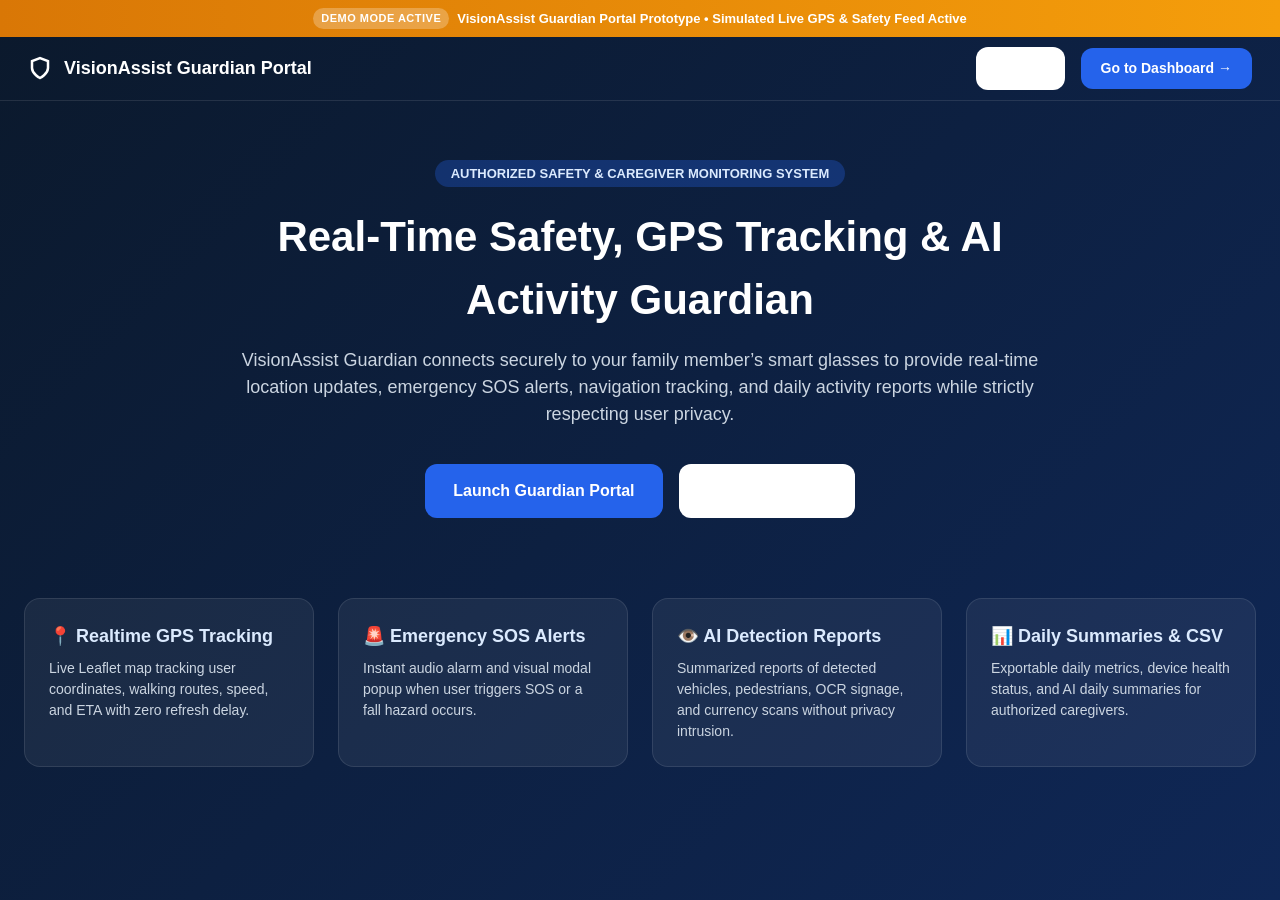
==== index.html @ 61449aec "feat: Initial commit for VisionAssist Guardian Portal application" ====
<!DOCTYPE html>
<html lang="en">
<head>
  <meta charset="UTF-8">
  <meta name="viewport" content="width=device-width, initial-scale=1.0">
  <title>VisionAssist Guardian Portal - Authorized Safety & Location Companion</title>
  <link rel="stylesheet" href="css/style.css">
  <link rel="stylesheet" href="css/components.css">
  <link rel="stylesheet" href="css/responsive.css">
</head>
<body style="background: linear-gradient(135deg, var(--primary-900), var(--primary-800)); color: var(--white);">

  <div class="demo-banner">
    <span class="demo-badge">DEMO MODE ACTIVE</span>
    <span>VisionAssist Guardian Portal Prototype • Simulated Live GPS & Safety Feed Active</span>
  </div>

  <header class="top-header" style="background: transparent; border-bottom: 1px solid rgba(255,255,255,0.1); color: white;">
    <div class="header-brand" style="color: white;">
      <svg width="24" height="24" viewBox="0 0 24 24" fill="none" stroke="currentColor" stroke-width="2.5"><path d="M12 22s8-4 8-10V5l-8-3-8 3v7c0 6 8 10 8 10z"/></svg>
      VisionAssist Guardian Portal
    </div>
    <div class="header-actions">
      <a href="login.html" class="btn btn-outline" style="color: white; border-color: rgba(255,255,255,0.3);">Sign In</a>
      <a href="dashboard.html" class="btn btn-primary">Go to Dashboard →</a>
    </div>
  </header>

  <main class="container" style="padding-top: 60px; padding-bottom: 80px;">
    <div style="max-width: 800px; margin: 0 auto; text-align: center;">
      <span style="background: rgba(37,99,235,0.3); color: var(--primary-100); padding: 6px 16px; border-radius: 20px; font-weight: 700; font-size: 13px; text-transform: uppercase;">
        Authorized Safety & Caregiver Monitoring System
      </span>
      <h1 style="font-size: 42px; font-weight: 800; margin-top: 20px; leading-height: 1.2;">
        Real-Time Safety, GPS Tracking & AI Activity Guardian
      </h1>
      <p style="font-size: 18px; color: var(--slate-300); margin-top: 16px; leading-height: 1.6;">
        VisionAssist Guardian connects securely to your family member’s smart glasses to provide real-time location updates, emergency SOS alerts, navigation tracking, and daily activity reports while strictly respecting user privacy.
      </p>

      <div style="display: flex; gap: 16px; justify-content: center; margin-top: 36px;">
        <a href="dashboard.html" class="btn btn-primary" style="padding: 14px 28px; font-size: 16px;">Launch Guardian Portal</a>
        <a href="login.html" class="btn btn-outline" style="color: white; border-color: rgba(255,255,255,0.3); padding: 14px 28px; font-size: 16px;">Guardian Login</a>
      </div>
    </div>

    <!-- Feature Grid -->
    <div style="display: grid; grid-template-columns: repeat(auto-fit, minmax(250px, 1fr)); gap: 24px; margin-top: 80px;">
      <div style="background: rgba(255,255,255,0.06); border: 1px solid rgba(255,255,255,0.1); border-radius: 16px; padding: 24px;">
        <h3 style="font-size: 18px; color: var(--primary-100);">📍 Realtime GPS Tracking</h3>
        <p style="font-size: 14px; color: var(--slate-300); margin-top: 8px;">Live Leaflet map tracking user coordinates, walking routes, speed, and ETA with zero refresh delay.</p>
      </div>

      <div style="background: rgba(255,255,255,0.06); border: 1px solid rgba(255,255,255,0.1); border-radius: 16px; padding: 24px;">
        <h3 style="font-size: 18px; color: var(--primary-100);">🚨 Emergency SOS Alerts</h3>
        <p style="font-size: 14px; color: var(--slate-300); margin-top: 8px;">Instant audio alarm and visual modal popup when user triggers SOS or a fall hazard occurs.</p>
      </div>

      <div style="background: rgba(255,255,255,0.06); border: 1px solid rgba(255,255,255,0.1); border-radius: 16px; padding: 24px;">
        <h3 style="font-size: 18px; color: var(--primary-100);">👁️ AI Detection Reports</h3>
        <p style="font-size: 14px; color: var(--slate-300); margin-top: 8px;">Summarized reports of detected vehicles, pedestrians, OCR signage, and currency scans without privacy intrusion.</p>
      </div>

      <div style="background: rgba(255,255,255,0.06); border: 1px solid rgba(255,255,255,0.1); border-radius: 16px; padding: 24px;">
        <h3 style="font-size: 18px; color: var(--primary-100);">📊 Daily Summaries & CSV</h3>
        <p style="font-size: 14px; color: var(--slate-300); margin-top: 8px;">Exportable daily metrics, device health status, and AI daily summaries for authorized caregivers.</p>
      </div>
    </div>
  </main>

</body>
</html>
---- css/style.css ----
/* VisionAssist Guardian Portal - Core CSS Design System */
:root {
  --primary-900: #0b192c;
  --primary-800: #0f2756;
  --primary-700: #1e3a8a;
  --primary-600: #2563eb;
  --primary-500: #3b82f6;
  --primary-100: #dbeafe;
  --primary-50: #eff6ff;

  --success-700: #047857;
  --success-600: #059669;
  --success-500: #10b981;
  --success-100: #d1fae5;
  --success-50: #ecfdf5;

  --warning-600: #d97706;
  --warning-500: #f59e0b;
  --warning-100: #fef3c7;
  --warning-50: #fffbeb;

  --critical-700: #b91c1c;
  --critical-600: #dc2626;
  --critical-500: #ef4444;
  --critical-100: #fee2e2;
  --critical-50: #fef2f2;

  --slate-900: #0f172a;
  --slate-800: #1e293b;
  --slate-700: #334155;
  --slate-600: #475569;
  --slate-500: #64748b;
  --slate-400: #94a3b8;
  --slate-300: #cbd5e1;
  --slate-200: #e2e8f0;
  --slate-100: #f1f5f9;
  --slate-50: #f8fafc;
  --white: #ffffff;

  --shadow-sm: 0 1px 2px 0 rgba(0, 0, 0, 0.05);
  --shadow-md: 0 4px 6px -1px rgba(0, 0, 0, 0.1), 0 2px 4px -1px rgba(0, 0, 0, 0.06);
  --shadow-lg: 0 10px 15px -3px rgba(0, 0, 0, 0.1), 0 4px 6px -2px rgba(0, 0, 0, 0.05);
  --shadow-xl: 0 20px 25px -5px rgba(0, 0, 0, 0.1), 0 10px 10px -5px rgba(0, 0, 0, 0.04);
  
  --radius-sm: 8px;
  --radius-md: 12px;
  --radius-lg: 16px;
  --radius-full: 9999px;

  --font-sans: 'Inter', -apple-system, BlinkMacSystemFont, 'Segoe UI', Roboto, sans-serif;
}

* {
  box-sizing: border-box;
  margin: 0;
  padding: 0;
}

body {
  font-family: var(--font-sans);
  background-color: var(--slate-100);
  color: var(--slate-800);
  line-height: 1.5;
  -webkit-font-smoothing: antialiased;
  min-height: 100vh;
}

a {
  color: var(--primary-600);
  text-decoration: none;
}

a:hover {
  text-decoration: underline;
}

button {
  font-family: inherit;
  cursor: pointer;
  border: none;
  background: none;
}

input, select, textarea {
  font-family: inherit;
}

.app-layout {
  display: flex;
  min-height: 100vh;
}

.main-content {
  flex: 1;
  display: flex;
  flex-direction: column;
  min-width: 0;
  background-color: var(--slate-100);
}

.container {
  padding: 24px;
  max-width: 1400px;
  margin: 0 auto;
  width: 100%;
}

.demo-banner {
  background: linear-gradient(90deg, #d97706, #f59e0b);
  color: var(--white);
  text-align: center;
  padding: 8px 16px;
  font-size: 13px;
  font-weight: 600;
  display: flex;
  align-items: center;
  justify-content: center;
  gap: 8px;
}

.demo-badge {
  background: rgba(255, 255, 255, 0.25);
  padding: 2px 8px;
  border-radius: var(--radius-full);
  font-size: 11px;
  text-transform: uppercase;
  letter-spacing: 0.5px;
}
---- css/components.css ----
/* Guardian Components: Sidebar, Header, Modals, Timeline & Alerts */

/* Header Bar */
.top-header {
  height: 64px;
  background: var(--white);
  border-bottom: 1px solid var(--slate-200);
  display: flex;
  align-items: center;
  justify-content: space-between;
  padding: 0 28px;
  position: sticky;
  top: 0;
  z-index: 100;
}

.header-brand {
  display: flex;
  align-items: center;
  gap: 12px;
  font-weight: 800;
  font-size: 18px;
  color: var(--primary-800);
}

.header-brand-badge {
  background: var(--primary-100);
  color: var(--primary-700);
  padding: 2px 8px;
  border-radius: var(--radius-sm);
  font-size: 11px;
  font-weight: 700;
}

.header-actions {
  display: flex;
  align-items: center;
  gap: 16px;
}

.guardian-user-meta {
  display: flex;
  align-items: center;
  gap: 10px;
  padding: 6px 12px;
  background: var(--slate-50);
  border-radius: var(--radius-md);
  border: 1px solid var(--slate-200);
}

.avatar-circle {
  width: 32px;
  height: 32px;
  border-radius: 50%;
  background: var(--primary-600);
  color: var(--white);
  display: flex;
  align-items: center;
  justify-content: center;
  font-weight: 700;
  font-size: 14px;
}

/* Sidebar Navigation */
.sidebar {
  width: 260px;
  background: var(--primary-900);
  color: var(--white);
  display: flex;
  flex-direction: column;
  flex-shrink: 0;
}

.sidebar-header {
  padding: 24px;
  border-bottom: 1px solid rgba(255, 255, 255, 0.1);
}

.sidebar-title {
  font-size: 18px;
  font-weight: 800;
  color: var(--white);
}

.sidebar-nav {
  padding: 16px 12px;
  display: flex;
  flex-direction: column;
  gap: 4px;
  flex: 1;
}

.nav-item {
  display: flex;
  align-items: center;
  gap: 12px;
  padding: 12px 16px;
  border-radius: var(--radius-md);
  color: var(--slate-300);
  font-size: 14px;
  font-weight: 600;
  transition: all 0.2s ease;
}

.nav-item:hover, .nav-item.active {
  background: var(--primary-600);
  color: var(--white);
}

.nav-item-icon {
  width: 18px;
  height: 18px;
}

.sidebar-footer {
  padding: 16px 20px;
  border-top: 1px solid rgba(255, 255, 255, 0.1);
}

/* Emergency SOS Modal Banner */
.sos-banner {
  position: fixed;
  top: 0;
  left: 0;
  right: 0;
  bottom: 0;
  background: rgba(185, 28, 28, 0.85);
  backdrop-filter: blur(6px);
  z-index: 9999;
  display: flex;
  align-items: center;
  justify-content: center;
  padding: 20px;
}

.sos-modal {
  background: var(--white);
  border-radius: var(--radius-lg);
  width: 100%;
  max-width: 520px;
  padding: 32px;
  text-align: center;
  box-shadow: var(--shadow-xl);
  border: 4px solid var(--critical-600);
  animation: bounceIn 0.3s ease;
}

@keyframes bounceIn {
  0% { transform: scale(0.8); opacity: 0; }
  100% { transform: scale(1); opacity: 1; }
}

.sos-icon {
  width: 64px;
  height: 64px;
  margin: 0 auto 16px;
  background: var(--critical-100);
  color: var(--critical-600);
  border-radius: 50%;
  display: flex;
  align-items: center;
  justify-content: center;
  animation: pulse 1s infinite;
}

.sos-title {
  font-size: 24px;
  font-weight: 800;
  color: var(--critical-700);
}

.sos-actions {
  display: flex;
  gap: 12px;
  margin-top: 24px;
}

.btn {
  padding: 10px 20px;
  border-radius: var(--radius-md);
  font-weight: 700;
  font-size: 14px;
  display: inline-flex;
  align-items: center;
  justify-content: center;
  gap: 8px;
  transition: all 0.2s ease;
}

.btn-primary {
  background: var(--primary-600);
  color: var(--white);
}

.btn-primary:hover {
  background: var(--primary-700);
}

.btn-critical {
  background: var(--critical-600);
  color: var(--white);
}

.btn-critical:hover {
  background: var(--critical-700);
}

.btn-outline {
  border: 1px solid var(--slate-300);
  color: var(--slate-700);
  background: var(--white);
}

.btn-outline:hover {
  background: var(--slate-100);
}

/* Timeline & Event Logs */
.timeline {
  display: flex;
  flex-direction: column;
  gap: 16px;
  position: relative;
  padding-left: 24px;
}

.timeline::before {
  content: '';
  position: absolute;
  left: 8px;
  top: 6px;
  bottom: 6px;
  width: 2px;
  background: var(--slate-200);
}

.timeline-item {
  position: relative;
  background: var(--white);
  padding: 14px 18px;
  border-radius: var(--radius-md);
  border: 1px solid var(--slate-200);
}

.timeline-dot {
  position: absolute;
  left: -20px;
  top: 18px;
  width: 10px;
  height: 10px;
  border-radius: 50%;
  background: var(--primary-600);
  border: 2px solid var(--white);
}

.timeline-time {
  font-size: 11px;
  font-weight: 700;
  color: var(--slate-400);
}

.timeline-desc {
  font-size: 13px;
  font-weight: 600;
  color: var(--slate-800);
  margin-top: 2px;
}
---- css/responsive.css ----
/* Guardian Responsive Layout Breakdown */

@media (max-width: 1024px) {
  .col-8, .col-6, .col-4, .col-3 {
    grid-column: span 12;
  }

  .sidebar {
    width: 220px;
  }
}

@media (max-width: 768px) {
  .app-layout {
    flex-direction: column;
  }

  .sidebar {
    width: 100%;
  }

  .sidebar-nav {
    flex-direction: row;
    overflow-x: auto;
    padding: 8px 12px;
  }

  .nav-item {
    padding: 8px 12px;
    font-size: 13px;
    white-space: nowrap;
  }

  .top-header {
    padding: 0 16px;
  }

  .container {
    padding: 16px;
  }

  .dashboard-grid {
    grid-template-columns: 1fr;
  }

  .sos-modal {
    padding: 20px;
  }

  .sos-actions {
    flex-direction: column;
  }
}
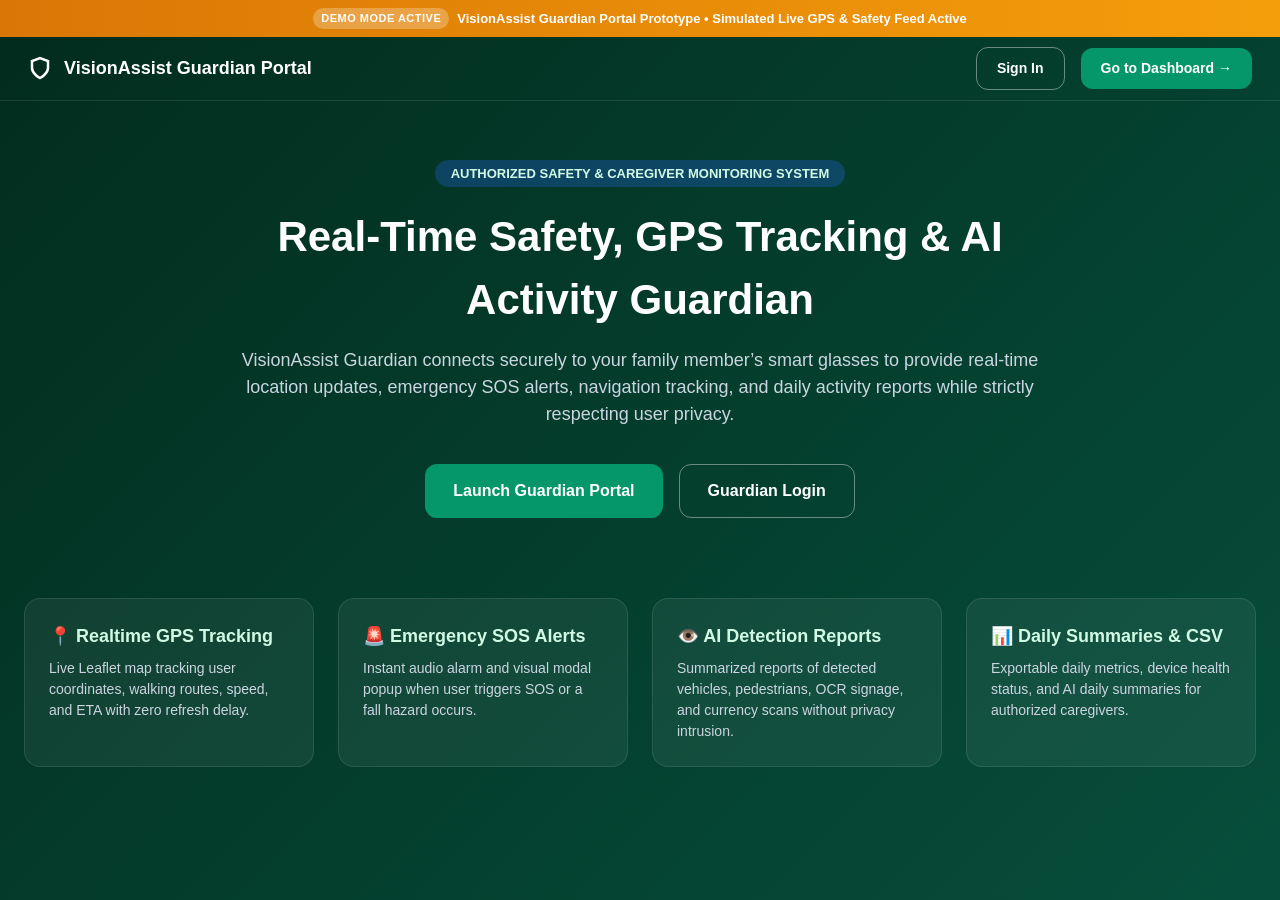
==== commit ea948393: "fix: Resolve text contrast visibility on index Sign In button and add sidebar footers across all por" ====
--- a/index.html
+++ b/index.html
@@ -21,7 +21,7 @@
       VisionAssist Guardian Portal
     </div>
     <div class="header-actions">
-      <a href="login.html" class="btn btn-outline" style="color: white; border-color: rgba(255,255,255,0.3);">Sign In</a>
+      <a href="login.html" class="btn" style="color: white; border: 1px solid rgba(255,255,255,0.4); background: transparent;">Sign In</a>
       <a href="dashboard.html" class="btn btn-primary">Go to Dashboard →</a>
     </div>
   </header>
@@ -40,7 +40,7 @@
 
       <div style="display: flex; gap: 16px; justify-content: center; margin-top: 36px;">
         <a href="dashboard.html" class="btn btn-primary" style="padding: 14px 28px; font-size: 16px;">Launch Guardian Portal</a>
-        <a href="login.html" class="btn btn-outline" style="color: white; border-color: rgba(255,255,255,0.3); padding: 14px 28px; font-size: 16px;">Guardian Login</a>
+        <a href="login.html" class="btn" style="color: white; border: 1px solid rgba(255,255,255,0.4); background: transparent; padding: 14px 28px; font-size: 16px;">Guardian Login</a>
       </div>
     </div>
 
--- a/css/style.css
+++ b/css/style.css
@@ -1,12 +1,12 @@
 /* VisionAssist Guardian Portal - Core CSS Design System */
 :root {
-  --primary-900: #0b192c;
-  --primary-800: #0f2756;
-  --primary-700: #1e3a8a;
-  --primary-600: #2563eb;
-  --primary-500: #3b82f6;
-  --primary-100: #dbeafe;
-  --primary-50: #eff6ff;
+  --primary-900: #022c1d; /* Deep Forest Green */
+  --primary-800: #064e3b; /* Mid Deep Green */
+  --primary-700: #0f766e; /* Teal Green */
+  --primary-600: #059669; /* Rich Grass Green */
+  --primary-500: #10b981; /* Bright Green */
+  --primary-100: #d1fae5; /* Soft Mint Green */
+  --primary-50: #f0fdf4;  /* Light Mint Background */
 
   --success-700: #047857;
   --success-600: #059669;
@@ -14,23 +14,23 @@
   --success-100: #d1fae5;
   --success-50: #ecfdf5;
 
-  --warning-600: #d97706;
-  --warning-500: #f59e0b;
-  --warning-100: #fef3c7;
+  --warning-600: #b45309; /* Rich Dark Gold */
+  --warning-500: #d97706; /* Golden Amber */
+  --warning-100: #fef3c7; /* Light Gold */
   --warning-50: #fffbeb;
 
-  --critical-700: #b91c1c;
+  --critical-700: #991b1b;
   --critical-600: #dc2626;
   --critical-500: #ef4444;
   --critical-100: #fee2e2;
   --critical-50: #fef2f2;
 
-  --slate-900: #0f172a;
-  --slate-800: #1e293b;
-  --slate-700: #334155;
-  --slate-600: #475569;
-  --slate-500: #64748b;
-  --slate-400: #94a3b8;
+  --slate-900: #042f1a; /* Very Deep Green-Black for high text contrast */
+  --slate-800: #0f172a; /* Slate Dark */
+  --slate-700: #1e293b;
+  --slate-600: #334155;
+  --slate-505: #475569;
+  --slate-400: #64748b;
   --slate-300: #cbd5e1;
   --slate-200: #e2e8f0;
   --slate-100: #f1f5f9;
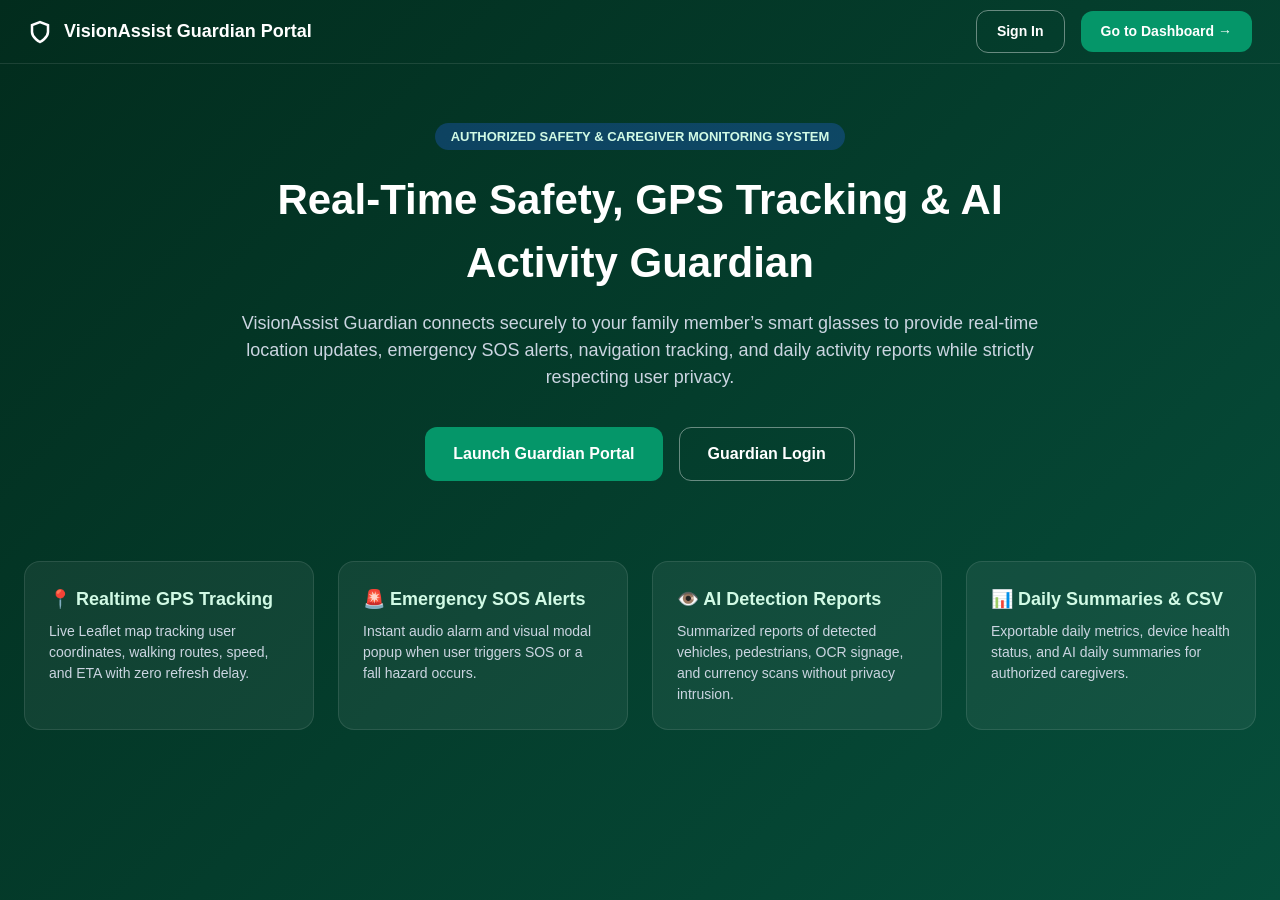
==== commit 735a0db3: "chore: Remove all Demo Mode layouts, buttons, and simulation flags from system" ====
--- a/index.html
+++ b/index.html
@@ -9,11 +9,6 @@
   <link rel="stylesheet" href="css/responsive.css">
 </head>
 <body style="background: linear-gradient(135deg, var(--primary-900), var(--primary-800)); color: var(--white);">
-
-  <div class="demo-banner">
-    <span class="demo-badge">DEMO MODE ACTIVE</span>
-    <span>VisionAssist Guardian Portal Prototype • Simulated Live GPS & Safety Feed Active</span>
-  </div>
 
   <header class="top-header" style="background: transparent; border-bottom: 1px solid rgba(255,255,255,0.1); color: white;">
     <div class="header-brand" style="color: white;">
